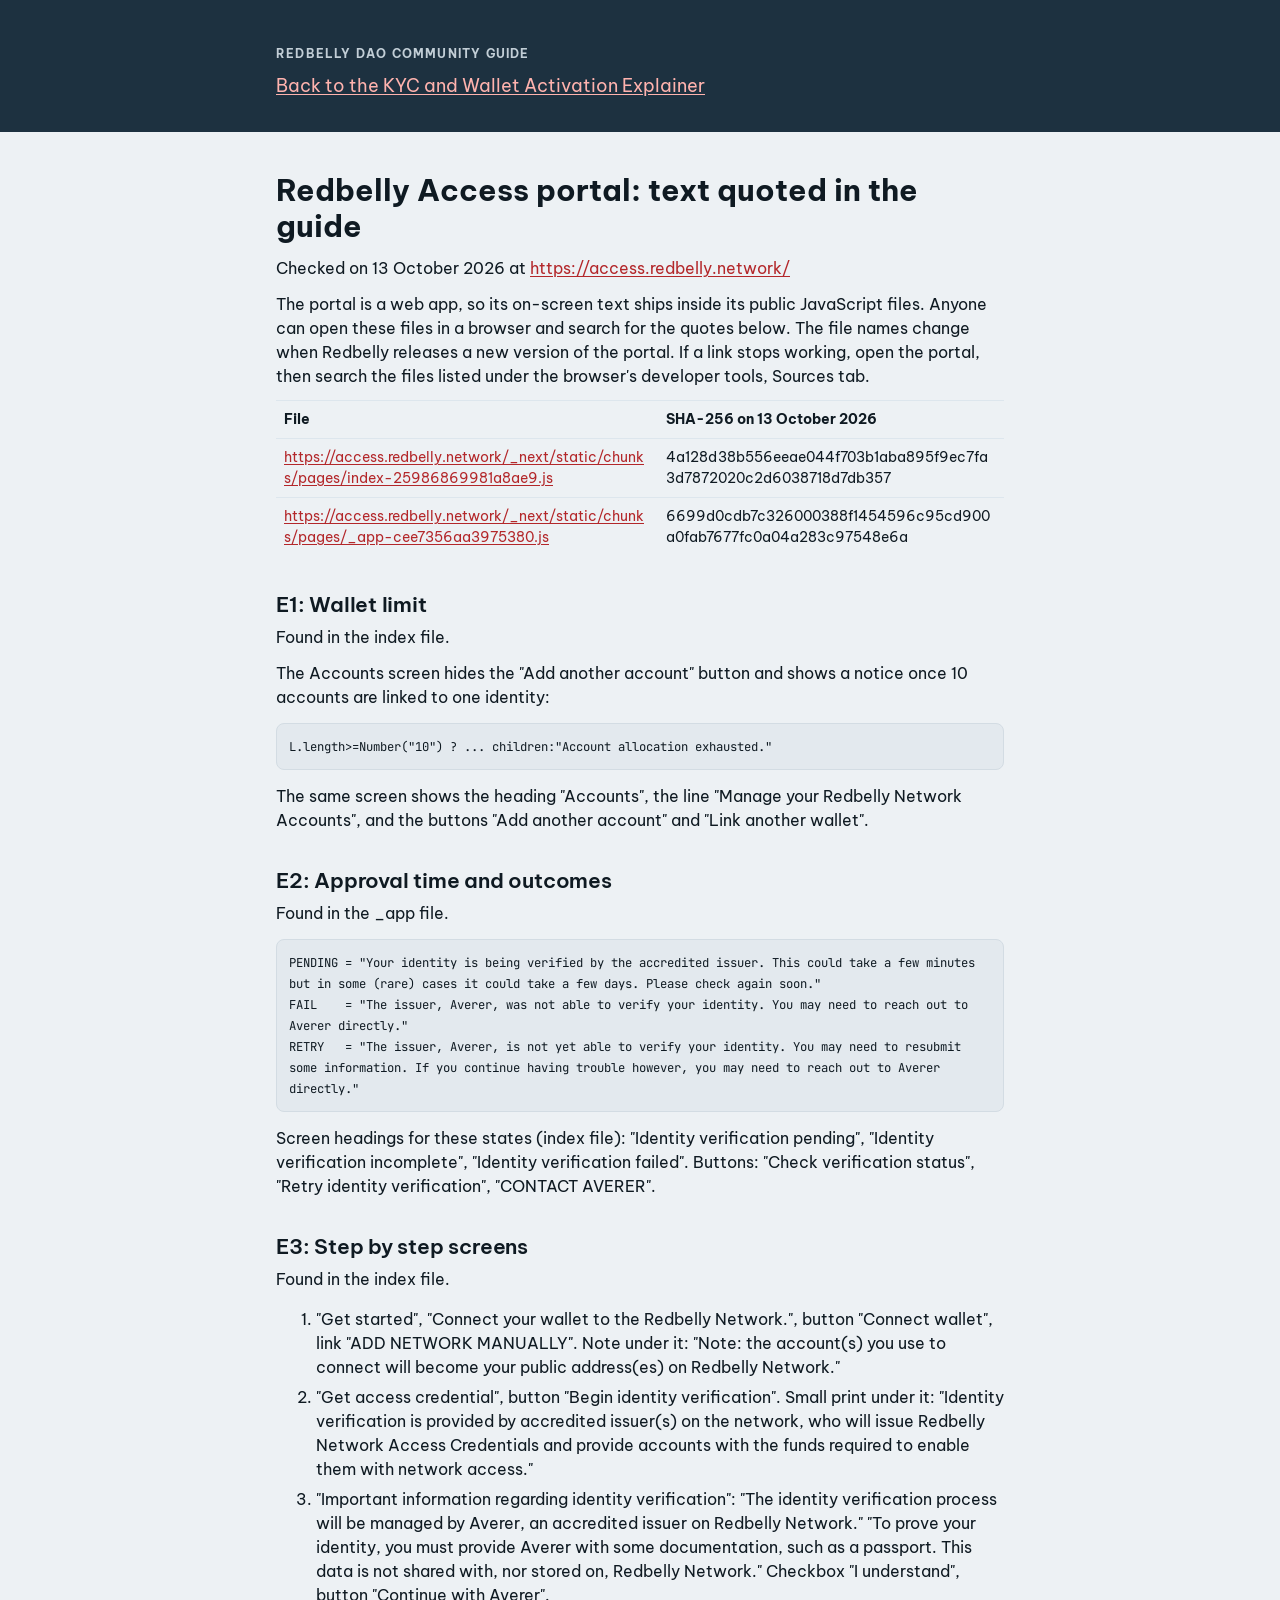
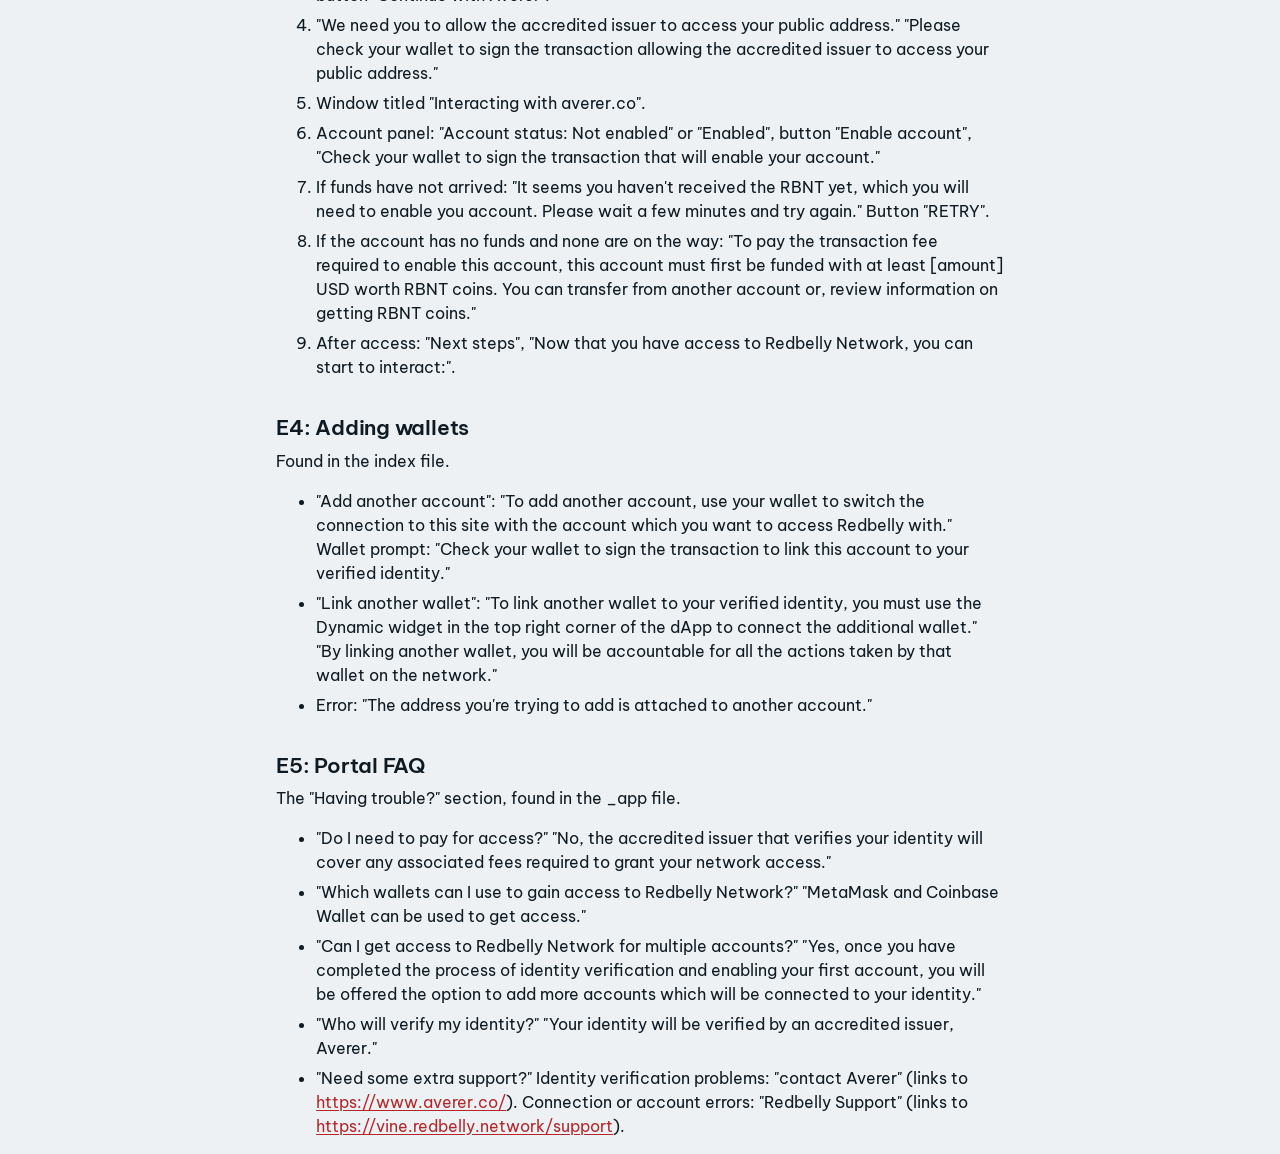
==== docs/evidence.html @ 5dfb8324 "Add evidence page, sidebar contents and back to top button - Publish the saved Redbelly Access porta" ====
<!doctype html>
<html lang="en">
<head>
<meta charset="utf-8">
<meta name="viewport" content="width=device-width, initial-scale=1">
<title>Evidence: Redbelly Access portal text</title>
<link rel="icon" href="img/dao-logo-on-light.png">
<link rel="stylesheet" href="style.css">
<style>
  .evidence-body h1 { font-size: 30px; line-height: 1.2; margin: 40px 0 12px; }
  .evidence-body h2 { font-size: 21px; margin: 36px 0 8px; scroll-margin-top: 16px; }
  .evidence-body h2:target { color: var(--accent-text); }
  .evidence-body table { width: 100%; border-collapse: collapse; font-size: 14px; margin: 12px 0; }
  .evidence-body th, .evidence-body td { text-align: left; padding: 8px; border-top: 1px solid var(--hairline); vertical-align: top; overflow-wrap: anywhere; }
  .evidence-body pre { background: var(--well); border: 1px solid var(--card-edge); border-radius: 8px; padding: 12px; overflow-x: auto; white-space: pre-wrap; overflow-wrap: break-word; }
  .evidence-body pre code { background: none; border: 0; padding: 0; }
  .evidence-body li { margin-bottom: 6px; }
</style>
</head>
<body>
<header class="hero">
  <div class="wrap">
    <span class="label-caps">Redbelly DAO community guide</span>
    <p style="margin:8px 0 0"><a href="index.html#evidence">Back to the KYC and Wallet Activation Explainer</a></p>
  </div>
</header>
<main class="wrap evidence-body">
<h1 id="redbelly-access-portal-text-quoted-in-the-guide">Redbelly Access
portal: text quoted in the guide</h1>
<p>Checked on 13 October 2026 at <a
href="https://access.redbelly.network/">https://access.redbelly.network/</a></p>
<p>The portal is a web app, so its on-screen text ships inside its
public JavaScript files. Anyone can open these files in a browser and
search for the quotes below. The file names change when Redbelly
releases a new version of the portal. If a link stops working, open the
portal, then search the files listed under the browser's developer
tools, Sources tab.</p>
<table>
<thead>
<tr class="header">
<th>File</th>
<th>SHA-256 on 13 October 2026</th>
</tr>
</thead>
<tbody>
<tr class="odd">
<td><a
href="https://access.redbelly.network/_next/static/chunks/pages/index-25986869981a8ae9.js">https://access.redbelly.network/_next/static/chunks/pages/index-25986869981a8ae9.js</a></td>
<td>4a128d38b556eeae044f703b1aba895f9ec7fa3d7872020c2d6038718d7db357</td>
</tr>
<tr class="even">
<td><a
href="https://access.redbelly.network/_next/static/chunks/pages/_app-cee7356aa3975380.js">https://access.redbelly.network/_next/static/chunks/pages/_app-cee7356aa3975380.js</a></td>
<td>6699d0cdb7c326000388f1454596c95cd900a0fab7677fc0a04a283c97548e6a</td>
</tr>
</tbody>
</table>
<h2 id="e1-wallet-limit">E1: Wallet limit</h2>
<p>Found in the index file.</p>
<p>The Accounts screen hides the "Add another account" button and shows
a notice once 10 accounts are linked to one identity:</p>
<pre><code>L.length&gt;=Number(&quot;10&quot;) ? ... children:&quot;Account allocation exhausted.&quot;</code></pre>
<p>The same screen shows the heading "Accounts", the line "Manage your
Redbelly Network Accounts", and the buttons "Add another account" and
"Link another wallet".</p>
<h2 id="e2-approval-time-and-outcomes">E2: Approval time and
outcomes</h2>
<p>Found in the _app file.</p>
<pre><code>PENDING = &quot;Your identity is being verified by the accredited issuer. This could take a few minutes but in some (rare) cases it could take a few days. Please check again soon.&quot;
FAIL    = &quot;The issuer, Averer, was not able to verify your identity. You may need to reach out to Averer directly.&quot;
RETRY   = &quot;The issuer, Averer, is not yet able to verify your identity. You may need to resubmit some information. If you continue having trouble however, you may need to reach out to Averer directly.&quot;</code></pre>
<p>Screen headings for these states (index file): "Identity verification
pending", "Identity verification incomplete", "Identity verification
failed". Buttons: "Check verification status", "Retry identity
verification", "CONTACT AVERER".</p>
<h2 id="e3-step-by-step-screens">E3: Step by step screens</h2>
<p>Found in the index file.</p>
<ol type="1">
<li>"Get started", "Connect your wallet to the Redbelly Network.",
button "Connect wallet", link "ADD NETWORK MANUALLY". Note under it:
"Note: the account(s) you use to connect will become your public
address(es) on Redbelly Network."</li>
<li>"Get access credential", button "Begin identity verification". Small
print under it: "Identity verification is provided by accredited
issuer(s) on the network, who will issue Redbelly Network Access
Credentials and provide accounts with the funds required to enable them
with network access."</li>
<li>"Important information regarding identity verification": "The
identity verification process will be managed by Averer, an accredited
issuer on Redbelly Network." "To prove your identity, you must provide
Averer with some documentation, such as a passport. This data is not
shared with, nor stored on, Redbelly Network." Checkbox "I understand",
button "Continue with Averer".</li>
<li>"We need you to allow the accredited issuer to access your public
address." "Please check your wallet to sign the transaction allowing the
accredited issuer to access your public address."</li>
<li>Window titled "Interacting with averer.co".</li>
<li>Account panel: "Account status: Not enabled" or "Enabled", button
"Enable account", "Check your wallet to sign the transaction that will
enable your account."</li>
<li>If funds have not arrived: "It seems you haven't received the RBNT
yet, which you will need to enable you account. Please wait a few
minutes and try again." Button "RETRY".</li>
<li>If the account has no funds and none are on the way: "To pay the
transaction fee required to enable this account, this account must first
be funded with at least [amount] USD worth RBNT coins. You can transfer
from another account or, review information on getting RBNT coins."</li>
<li>After access: "Next steps", "Now that you have access to Redbelly
Network, you can start to interact:".</li>
</ol>
<h2 id="e4-adding-wallets">E4: Adding wallets</h2>
<p>Found in the index file.</p>
<ul>
<li>"Add another account": "To add another account, use your wallet to
switch the connection to this site with the account which you want to
access Redbelly with." Wallet prompt: "Check your wallet to sign the
transaction to link this account to your verified identity."</li>
<li>"Link another wallet": "To link another wallet to your verified
identity, you must use the Dynamic widget in the top right corner of the
dApp to connect the additional wallet." "By linking another wallet, you
will be accountable for all the actions taken by that wallet on the
network."</li>
<li>Error: "The address you're trying to add is attached to another
account."</li>
</ul>
<h2 id="e5-portal-faq">E5: Portal FAQ</h2>
<p>The "Having trouble?" section, found in the _app file.</p>
<ul>
<li>"Do I need to pay for access?" "No, the accredited issuer that
verifies your identity will cover any associated fees required to grant
your network access."</li>
<li>"Which wallets can I use to gain access to Redbelly Network?"
"MetaMask and Coinbase Wallet can be used to get access."</li>
<li>"Can I get access to Redbelly Network for multiple accounts?" "Yes,
once you have completed the process of identity verification and
enabling your first account, you will be offered the option to add more
accounts which will be connected to your identity."</li>
<li>"Who will verify my identity?" "Your identity will be verified by an
accredited issuer, Averer."</li>
<li>"Need some extra support?" Identity verification problems: "contact
Averer" (links to <a
href="https://www.averer.co/">https://www.averer.co/</a>). Connection or
account errors: "Redbelly Support" (links to <a
href="https://vine.redbelly.network/support">https://vine.redbelly.network/support</a>).</li>
</ul>
</main>
</body>
</html>
---- docs/style.css ----
@font-face { font-family: "Be Vietnam Pro"; src: url("fonts/BeVietnamPro-Regular.ttf") format("truetype"); font-weight: 400; font-display: swap; }
@font-face { font-family: "Be Vietnam Pro"; src: url("fonts/BeVietnamPro-Medium.ttf") format("truetype"); font-weight: 500; font-display: swap; }
@font-face { font-family: "Be Vietnam Pro"; src: url("fonts/BeVietnamPro-SemiBold.ttf") format("truetype"); font-weight: 600; font-display: swap; }
@font-face { font-family: "Be Vietnam Pro"; src: url("fonts/BeVietnamPro-Bold.ttf") format("truetype"); font-weight: 700; font-display: swap; }
@font-face { font-family: "JetBrains Mono"; src: url("fonts/JetBrainsMono.ttf") format("truetype"); font-weight: 100 800; font-display: swap; }

/* Task Board Brand Kit tokens. Dark is the default theme. */
:root {
  --brand: #EF5350;
  --bg: #0c1317;
  --bg-deep: #0a1014;
  --well: #070c0f;
  --card: #141f26;
  --card-edge: #263641;
  --steel: #1d3140;
  --container: #17222a;
  --hairline: #223039;
  --border: #34444f;
  --text: #f1f5f8;
  --text-2: #c2ced6;
  --muted: #8fa1ad;
  --accent-text: #ffb3ae;
  --ok: #86EFAC;
  --warn: #FCD34D;
  --logo-dark: inline;
  --logo-light: none;
  color-scheme: dark;
}
@media (prefers-color-scheme: light) {
  :root:not([data-theme="dark"]) {
    --bg: #EDF1F4; --bg-deep: #EDF1F4; --well: #E3E9EE; --card: #FFFFFF; --card-edge: #D3DCE3;
    --container: #F4F7F9; --hairline: #DDE6ED; --border: #C9D4DC;
    --text: #0F1A22; --text-2: #2B3A45; --muted: #4E606C; --accent-text: #B3272A;
    --ok: #15803D; --warn: #B45309;
    --logo-dark: none; --logo-light: inline;
    color-scheme: light;
  }
}
:root[data-theme="light"] {
  --bg: #EDF1F4; --bg-deep: #EDF1F4; --well: #E3E9EE; --card: #FFFFFF; --card-edge: #D3DCE3;
  --container: #F4F7F9; --hairline: #DDE6ED; --border: #C9D4DC;
  --text: #0F1A22; --text-2: #2B3A45; --muted: #4E606C; --accent-text: #B3272A;
  --ok: #15803D; --warn: #B45309;
  --logo-dark: none; --logo-light: inline;
  color-scheme: light;
}

* { box-sizing: border-box; }
html { -webkit-text-size-adjust: 100%; }
body {
  margin: 0;
  background: var(--bg);
  color: var(--text);
  font-family: "Be Vietnam Pro", system-ui, sans-serif;
  font-size: 16px;
  line-height: 1.5;
}
a { color: var(--accent-text); text-underline-offset: 2px; overflow-wrap: anywhere; }
code, .mono, pre { font-family: "JetBrains Mono", ui-monospace, monospace; font-size: 0.875em; font-variant-ligatures: none; font-feature-settings: "calt" 0, "liga" 0; }
code { background: var(--container); border: 1px solid var(--hairline); border-radius: 4px; padding: 1px 5px; overflow-wrap: anywhere; }

.wrap { max-width: 760px; margin: 0 auto; padding: 0 16px; }
.wrap.wide { max-width: 1112px; }

/* Page layout: contents list on top on small screens, sticky sidebar on wide screens */
.page { max-width: 1112px; margin: 0 auto; padding: 0 16px; }
.content { max-width: 760px; min-width: 0; }

/* Hero band stays dark steel in both themes */
.hero { background: #1d3140; color: #f1f5f8; padding: 40px 0 32px; }
.hero a { color: #ffb3ae; }
.hero-top { display: flex; align-items: center; justify-content: space-between; gap: 16px; margin-bottom: 28px; }
.hero-top img { height: 56px; width: auto; }
.label-caps { font-size: 12px; font-weight: 700; letter-spacing: 0.1em; text-transform: uppercase; }
.hero .label-caps { color: #c2ced6; }
.hero h1 { font-size: 40px; line-height: 1.15; font-weight: 700; letter-spacing: -0.02em; margin: 8px 0 12px; }
.hero p { font-size: 18px; line-height: 1.55; color: #c2ced6; margin: 0 0 16px; max-width: 64ch; }
.verified { font-family: "JetBrains Mono", ui-monospace, monospace; font-size: 13px; letter-spacing: 0.05em; color: #c2ced6; }

nav.toc { border-bottom: 1px solid var(--hairline); padding: 16px 0 12px; }
.toc-title { display: block; color: var(--muted); margin-bottom: 6px; }
nav.toc ul { list-style: none; margin: 0; padding: 0; display: flex; flex-wrap: wrap; gap: 8px 20px; }
nav.toc a { color: var(--text-2); text-decoration: none; font-weight: 500; font-size: 15px; }
nav.toc a:hover, nav.toc a.active { color: var(--accent-text); }

@media (min-width: 1080px) {
  .page { display: grid; grid-template-columns: 232px minmax(0, 760px); gap: 64px; }
  nav.toc { border-bottom: 0; padding: 48px 0 0; }
  nav.toc > div { position: sticky; top: 24px; border-left: 1px solid var(--hairline); padding-left: 16px; }
  nav.toc ul { flex-direction: column; gap: 10px; }
  nav.toc a { display: block; font-size: 14px; }
  nav.toc a.active { font-weight: 600; }
}

/* Back to top, matching the behaviour of redbellydao.network */
.to-top {
  position: fixed; right: 24px; bottom: 24px; z-index: 40;
  width: 40px; height: 40px; border: 0; border-radius: 9999px;
  background: #3F4C6B; color: #fff; cursor: pointer;
  display: flex; align-items: center; justify-content: center;
  box-shadow: 0 10px 15px -3px rgba(0, 0, 0, 0.1), 0 4px 6px -4px rgba(0, 0, 0, 0.1);
  opacity: 0; transform: scale(0); pointer-events: none;
  transition: opacity 0.5s ease-in-out, transform 0.5s ease-in-out, background-color 0.2s;
  will-change: transform, opacity;
}
.to-top.show { opacity: 1; transform: scale(1); pointer-events: auto; }
.to-top:hover { background: #2d3a58; }
.to-top:focus-visible { outline: 2px solid var(--accent-text); outline-offset: 2px; }
@media (prefers-reduced-motion: reduce) { .to-top { transition: none; } }

main section { padding: 48px 0 8px; }
h2 { font-size: 30px; line-height: 1.2; font-weight: 600; letter-spacing: -0.01em; margin: 6px 0 12px; }
h3 { font-size: 21px; line-height: 1.3; font-weight: 600; margin: 32px 0 6px; }
h4 { font-size: 17px; font-weight: 600; margin: 20px 0 6px; }
.part-tag { color: var(--accent-text); }
.lead { color: var(--text-2); margin-top: 0; }
p { margin: 0 0 12px; }
.answer { font-size: 18px; font-weight: 600; line-height: 1.45; margin: 0 0 8px; }
sup.src { font-family: "JetBrains Mono", ui-monospace, monospace; font-size: 11px; font-weight: 500; letter-spacing: 0.02em; white-space: nowrap; }
sup.src a { text-decoration: none; }

.card { background: var(--card); border: 1px solid var(--card-edge); border-radius: 8px; padding: 20px; margin: 16px 0; }
.card > :last-child { margin-bottom: 0; }
.card-head { border-bottom: 1px solid var(--hairline); padding-bottom: 10px; margin-bottom: 12px; }

/* Part A decision table */
.decision { width: 100%; max-width: 100%; border-collapse: collapse; background: var(--card); border: 1px solid var(--card-edge); border-radius: 8px; overflow: hidden; }
.decision th, .decision td { text-align: left; vertical-align: top; padding: 12px 14px; border-top: 1px solid var(--hairline); }
.decision thead th { border-top: 0; background: var(--container); color: var(--muted); font-size: 12px; font-weight: 700; letter-spacing: 0.1em; text-transform: uppercase; }
.decision td.what { font-weight: 600; width: 44%; }
.decision td.what .where { display: block; font-weight: 400; font-size: 14px; color: var(--muted); margin-top: 2px; }
.decision td.why { color: var(--text-2); font-size: 15px; }
.decision tr.group td { background: var(--well); color: var(--muted); font-size: 12px; font-weight: 700; letter-spacing: 0.1em; text-transform: uppercase; padding: 8px 14px; }

.status { display: inline-flex; align-items: center; gap: 8px; font-family: "JetBrains Mono", ui-monospace, monospace; font-size: 13px; font-weight: 600; letter-spacing: 0.05em; white-space: nowrap; }
.status::before { content: ""; width: 9px; height: 9px; border-radius: 9999px; flex: none; }
.status.needed::before { background: var(--brand); }
.status.not-needed::before { background: var(--ok); }
.status.unconfirmed::before { background: var(--warn); }

.legend { display: flex; flex-wrap: wrap; gap: 8px 24px; margin: 12px 0 0; color: var(--muted); font-size: 14px; }

/* Two places, kept visually apart */
.split { display: grid; grid-template-columns: 1fr 1fr; gap: 16px; margin: 16px 0; }
.split .card { margin: 0; }
.who { font-family: "JetBrains Mono", ui-monospace, monospace; font-size: 12px; font-weight: 600; letter-spacing: 0.08em; text-transform: uppercase; color: var(--muted); }
.split h4 { margin-top: 4px; }
.countries { columns: 2; column-gap: 20px; padding-left: 18px; margin: 8px 0 12px; font-size: 15px; }

ol.steps { counter-reset: step; list-style: none; padding: 0; margin: 12px 0; }
ol.steps > li { counter-increment: step; position: relative; padding: 0 0 18px 48px; }
ol.steps > li::before { content: counter(step); position: absolute; left: 0; top: 0; width: 32px; height: 32px; border-radius: 4px; background: var(--steel); color: #f1f5f8; font-family: "JetBrains Mono", ui-monospace, monospace; font-weight: 600; font-size: 14px; display: flex; align-items: center; justify-content: center; }
:root[data-theme="light"] ol.steps > li::before { background: #DDE6ED; color: #0F1A22; }
@media (prefers-color-scheme: light) { :root:not([data-theme="dark"]) ol.steps > li::before { background: #DDE6ED; color: #0F1A22; } }
ol.steps > li strong:first-child { display: block; margin-bottom: 2px; }
.ui { font-weight: 600; color: var(--text); background: var(--container); border: 1px solid var(--hairline); border-radius: 4px; padding: 0 6px; white-space: nowrap; }

ul.check { padding-left: 20px; margin: 8px 0 12px; }
ul.check li { margin-bottom: 6px; }

.note { border-left: 3px solid var(--warn); padding: 4px 0 4px 14px; margin: 12px 0; color: var(--text-2); }
.note.red { border-left-color: var(--brand); }

table.plain { width: 100%; border-collapse: collapse; font-size: 15px; margin: 8px 0 12px; }
table.plain th, table.plain td { text-align: left; padding: 8px 10px; border-top: 1px solid var(--hairline); vertical-align: top; }
table.plain th { color: var(--muted); font-weight: 600; }

.sources { padding-left: 0; list-style: none; }
.sources li { padding: 10px 0; border-top: 1px solid var(--hairline); font-size: 15px; }
.sources .id { font-family: "JetBrains Mono", ui-monospace, monospace; font-weight: 600; color: var(--accent-text); display: inline-block; min-width: 40px; }
.sources .url { display: block; font-family: "JetBrains Mono", ui-monospace, monospace; font-size: 12.5px; overflow-wrap: anywhere; margin-top: 2px; }
.sources .backs { display: block; color: var(--muted); font-size: 14px; margin-top: 2px; }

.pin { overflow-wrap: anywhere; background: var(--well); border: 1px solid var(--card-edge); border-radius: 8px; padding: 16px; white-space: pre-wrap; font-size: 15px; line-height: 1.55; }

footer { border-top: 1px solid var(--hairline); margin-top: 48px; padding: 24px 0 48px; color: var(--muted); font-size: 14px; }

.btn { display: inline-block; background: var(--brand); color: #fff; font-weight: 700; font-size: 14px; text-decoration: none; border-radius: 4px; padding: 9px 14px; }
.btn.ghost { background: transparent; color: #f1f5f8; border: 1px solid #8fa1ad; }
.actions { display: flex; flex-wrap: wrap; gap: 10px; margin-top: 8px; }

.logo-dark { display: var(--logo-dark); }
.logo-light { display: var(--logo-light); }

@media (max-width: 640px) {
  .hero h1 { font-size: 32px; }
  h2 { font-size: 26px; }
  .split { grid-template-columns: 1fr; }
  .decision thead { display: none; }
  .decision, .decision tbody, .decision tr, .decision td { display: block; width: 100%; }
  .decision tr { border-top: 1px solid var(--hairline); padding: 6px 0; }
  .decision td { border-top: 0; padding: 4px 14px; }
  .decision td.what { width: 100%; }
  .countries { columns: 1; }
  .ui { white-space: normal; }
  table.plain { font-size: 14px; }
  table.plain th, table.plain td { padding: 6px 6px; }
  code { overflow-wrap: anywhere; word-break: break-all; }
}

@media print {
  :root, :root:not([data-theme="dark"]), :root[data-theme="light"] {
    --bg: #FFFFFF; --bg-deep: #FFFFFF; --well: #F4F7F9; --card: #FFFFFF; --card-edge: #D3DCE3;
    --container: #F4F7F9; --hairline: #DDE6ED; --border: #C9D4DC;
    --text: #0F1A22; --text-2: #2B3A45; --muted: #4E606C; --accent-text: #B3272A;
    --ok: #15803D; --warn: #B45309; --logo-dark: none; --logo-light: inline;
  }
  ol.steps > li::before { background: #DDE6ED; color: #0F1A22; }
  body { font-size: 10.5pt; }
  nav.toc, .no-print, .actions, .to-top { display: none; }
  .page { display: block; padding: 0; max-width: none; }
  .content { max-width: none; }
  .hero h1 { font-size: 26pt; margin: 4px 0 8px; }
  .hero p { font-size: 11pt; margin-bottom: 8px; }
  .hero-top { margin-bottom: 12px; }
  .hero-top img { height: 44px; }
  .decision { break-inside: avoid; font-size: 9.5pt; }
  .decision th, .decision td { padding: 7px 10px; }
  .decision td.why { font-size: 9pt; }
  .decision td.what .where { font-size: 8.5pt; }
  .hero { padding: 18px 16px 16px; -webkit-print-color-adjust: exact; print-color-adjust: exact; }
  .hero-top img.logo-dark { display: inline; }
  .hero-top img.logo-light { display: none; }
  main section { padding-top: 22px; }
  .wrap { max-width: none; padding: 0; }
  .page-break { break-before: page; }
  .card, .decision tr, ol.steps > li, .sources li, .split { break-inside: avoid; }
  h2, h3, h4 { break-after: avoid; }
  a { color: #B3272A; }
  * { -webkit-print-color-adjust: exact; print-color-adjust: exact; }
}

#evidence { margin-top: 32px; }
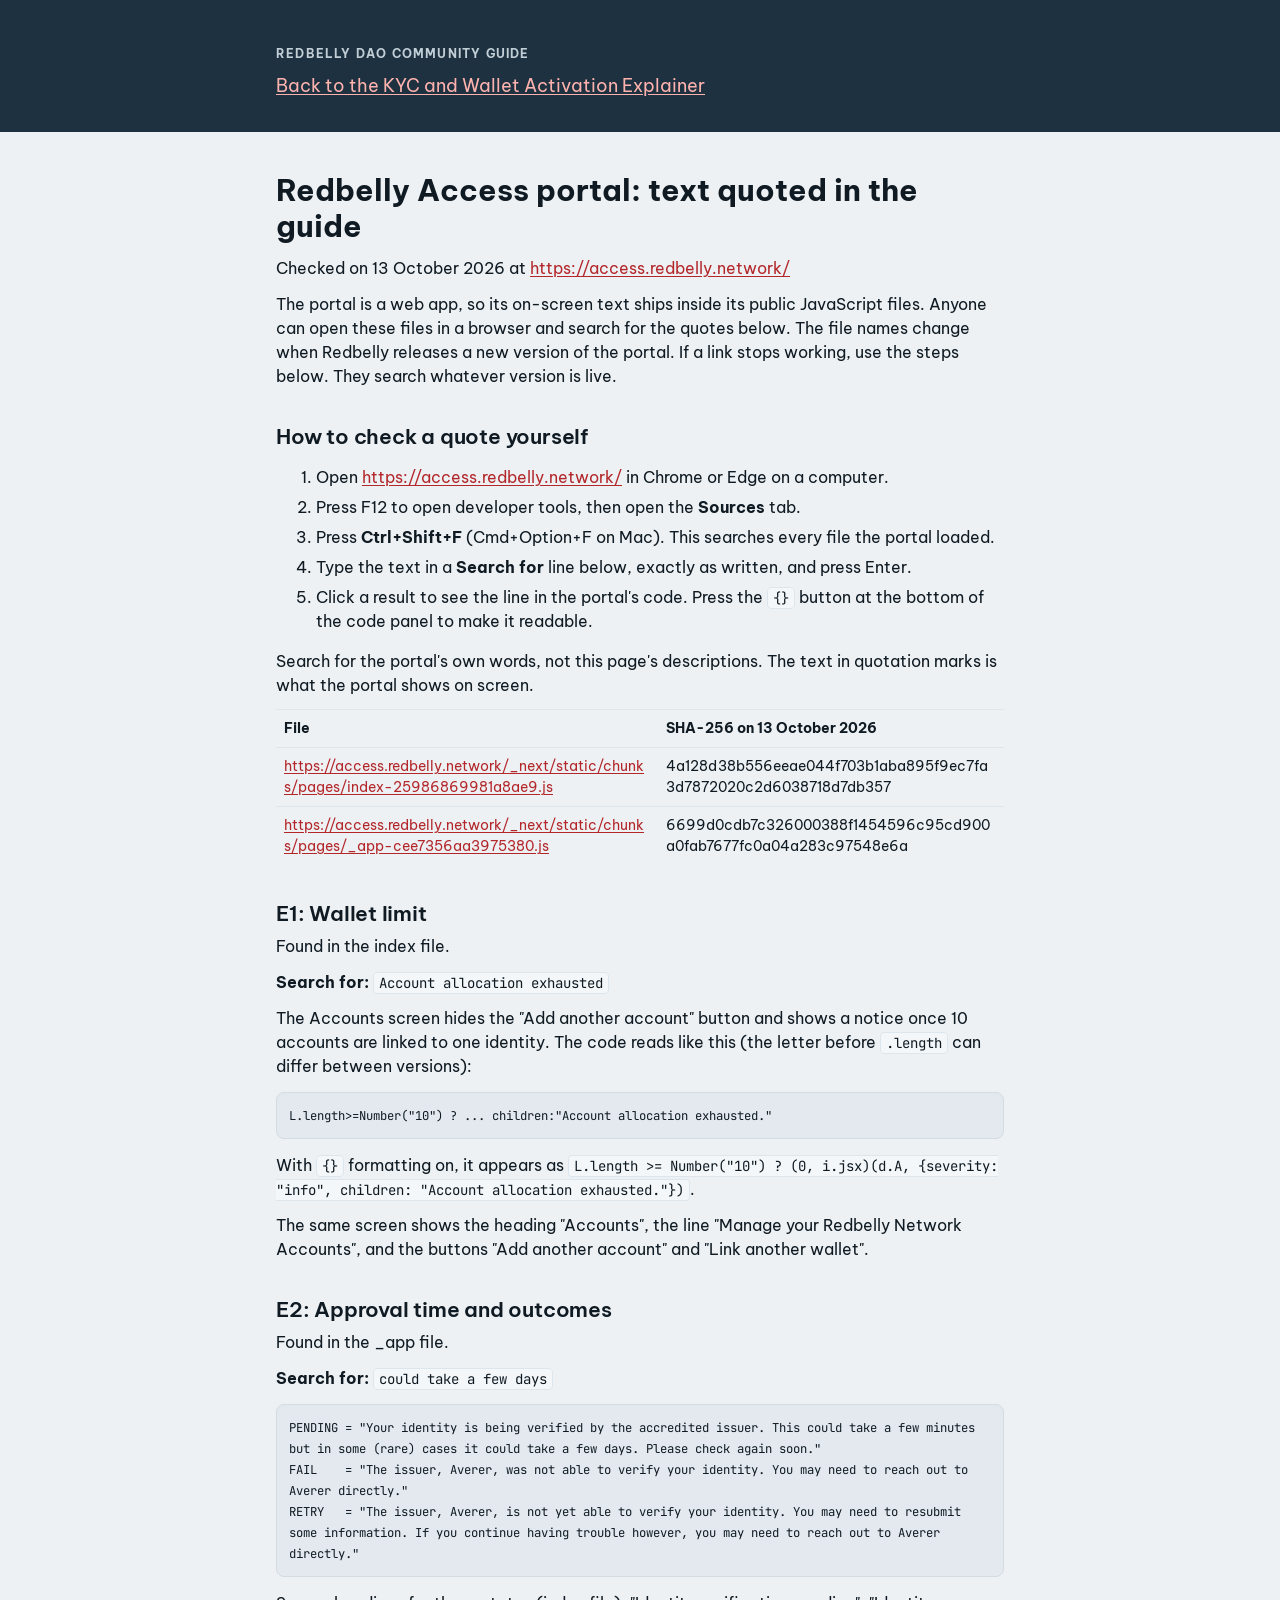
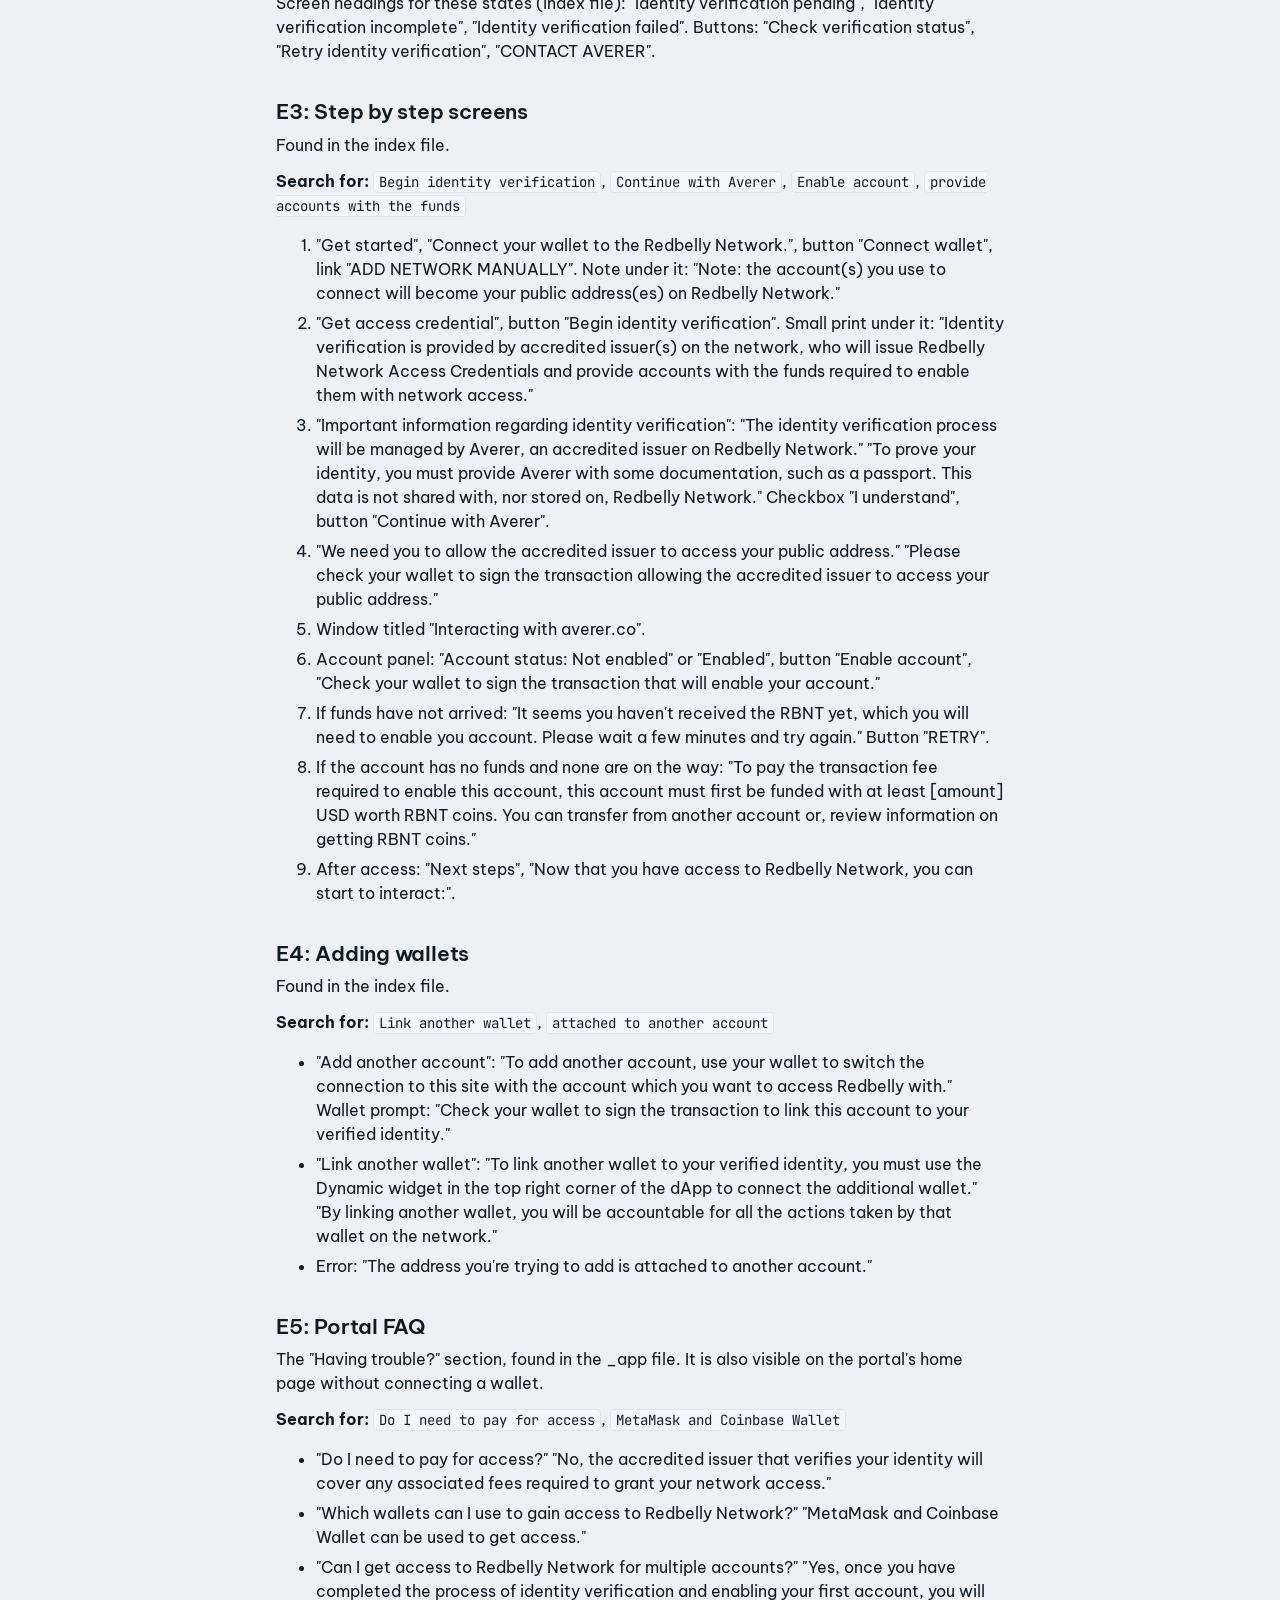
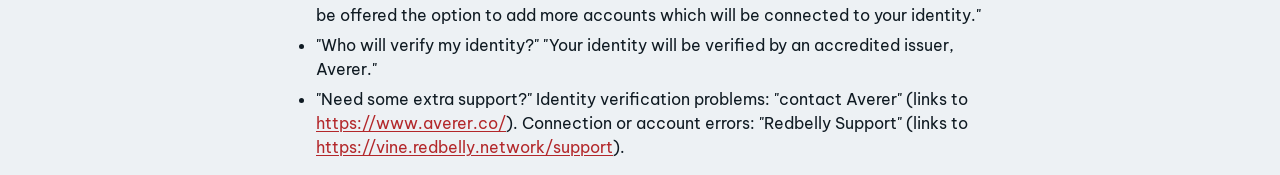
==== commit 02ab3398: "Add self-check steps to evidence and smooth section scrolling - Evidence page explains how to find e" ====
--- a/docs/evidence.html
+++ b/docs/evidence.html
@@ -15,6 +15,7 @@
   .evidence-body pre { background: var(--well); border: 1px solid var(--card-edge); border-radius: 8px; padding: 12px; overflow-x: auto; white-space: pre-wrap; overflow-wrap: break-word; }
   .evidence-body pre code { background: none; border: 0; padding: 0; }
   .evidence-body li { margin-bottom: 6px; }
+  html { scroll-behavior: smooth; }
 </style>
 </head>
 <body>
@@ -32,9 +33,26 @@
 <p>The portal is a web app, so its on-screen text ships inside its
 public JavaScript files. Anyone can open these files in a browser and
 search for the quotes below. The file names change when Redbelly
-releases a new version of the portal. If a link stops working, open the
-portal, then search the files listed under the browser's developer
-tools, Sources tab.</p>
+releases a new version of the portal. If a link stops working, use the
+steps below. They search whatever version is live.</p>
+<h2 id="how-to-check-a-quote-yourself">How to check a quote
+yourself</h2>
+<ol type="1">
+<li>Open <a
+href="https://access.redbelly.network/">https://access.redbelly.network/</a>
+in Chrome or Edge on a computer.</li>
+<li>Press F12 to open developer tools, then open the
+<strong>Sources</strong> tab.</li>
+<li>Press <strong>Ctrl+Shift+F</strong> (Cmd+Option+F on Mac). This
+searches every file the portal loaded.</li>
+<li>Type the text in a <strong>Search for</strong> line below, exactly
+as written, and press Enter.</li>
+<li>Click a result to see the line in the portal's code. Press the
+<code>{}</code> button at the bottom of the code panel to make it
+readable.</li>
+</ol>
+<p>Search for the portal's own words, not this page's descriptions. The
+text in quotation marks is what the portal shows on screen.</p>
 <table>
 <thead>
 <tr class="header">
@@ -57,15 +75,22 @@
 </table>
 <h2 id="e1-wallet-limit">E1: Wallet limit</h2>
 <p>Found in the index file.</p>
+<p><strong>Search for:</strong>
+<code>Account allocation exhausted</code></p>
 <p>The Accounts screen hides the "Add another account" button and shows
-a notice once 10 accounts are linked to one identity:</p>
+a notice once 10 accounts are linked to one identity. The code reads
+like this (the letter before <code>.length</code> can differ between
+versions):</p>
 <pre><code>L.length&gt;=Number(&quot;10&quot;) ? ... children:&quot;Account allocation exhausted.&quot;</code></pre>
+<p>With <code>{}</code> formatting on, it appears as
+<code>L.length &gt;= Number("10") ? (0, i.jsx)(d.A, {severity: "info", children: "Account allocation exhausted."})</code>.</p>
 <p>The same screen shows the heading "Accounts", the line "Manage your
 Redbelly Network Accounts", and the buttons "Add another account" and
 "Link another wallet".</p>
 <h2 id="e2-approval-time-and-outcomes">E2: Approval time and
 outcomes</h2>
 <p>Found in the _app file.</p>
+<p><strong>Search for:</strong> <code>could take a few days</code></p>
 <pre><code>PENDING = &quot;Your identity is being verified by the accredited issuer. This could take a few minutes but in some (rare) cases it could take a few days. Please check again soon.&quot;
 FAIL    = &quot;The issuer, Averer, was not able to verify your identity. You may need to reach out to Averer directly.&quot;
 RETRY   = &quot;The issuer, Averer, is not yet able to verify your identity. You may need to resubmit some information. If you continue having trouble however, you may need to reach out to Averer directly.&quot;</code></pre>
@@ -75,6 +100,10 @@
 verification", "CONTACT AVERER".</p>
 <h2 id="e3-step-by-step-screens">E3: Step by step screens</h2>
 <p>Found in the index file.</p>
+<p><strong>Search for:</strong>
+<code>Begin identity verification</code>,
+<code>Continue with Averer</code>, <code>Enable account</code>,
+<code>provide accounts with the funds</code></p>
 <ol type="1">
 <li>"Get started", "Connect your wallet to the Redbelly Network.",
 button "Connect wallet", link "ADD NETWORK MANUALLY". Note under it:
@@ -110,6 +139,8 @@
 </ol>
 <h2 id="e4-adding-wallets">E4: Adding wallets</h2>
 <p>Found in the index file.</p>
+<p><strong>Search for:</strong> <code>Link another wallet</code>,
+<code>attached to another account</code></p>
 <ul>
 <li>"Add another account": "To add another account, use your wallet to
 switch the connection to this site with the account which you want to
@@ -124,7 +155,11 @@
 account."</li>
 </ul>
 <h2 id="e5-portal-faq">E5: Portal FAQ</h2>
-<p>The "Having trouble?" section, found in the _app file.</p>
+<p>The "Having trouble?" section, found in the _app file. It is also
+visible on the portal's home page without connecting a wallet.</p>
+<p><strong>Search for:</strong>
+<code>Do I need to pay for access</code>,
+<code>MetaMask and Coinbase Wallet</code></p>
 <ul>
 <li>"Do I need to pay for access?" "No, the accredited issuer that
 verifies your identity will cover any associated fees required to grant
--- a/docs/style.css
+++ b/docs/style.css
@@ -46,7 +46,9 @@
 }
 
 * { box-sizing: border-box; }
-html { -webkit-text-size-adjust: 100%; }
+html { -webkit-text-size-adjust: 100%; scroll-behavior: smooth; }
+@media (prefers-reduced-motion: reduce) { html { scroll-behavior: auto; } }
+section[id], h3[id], li[id] { scroll-margin-top: 16px; }
 body {
   margin: 0;
   background: var(--bg);
